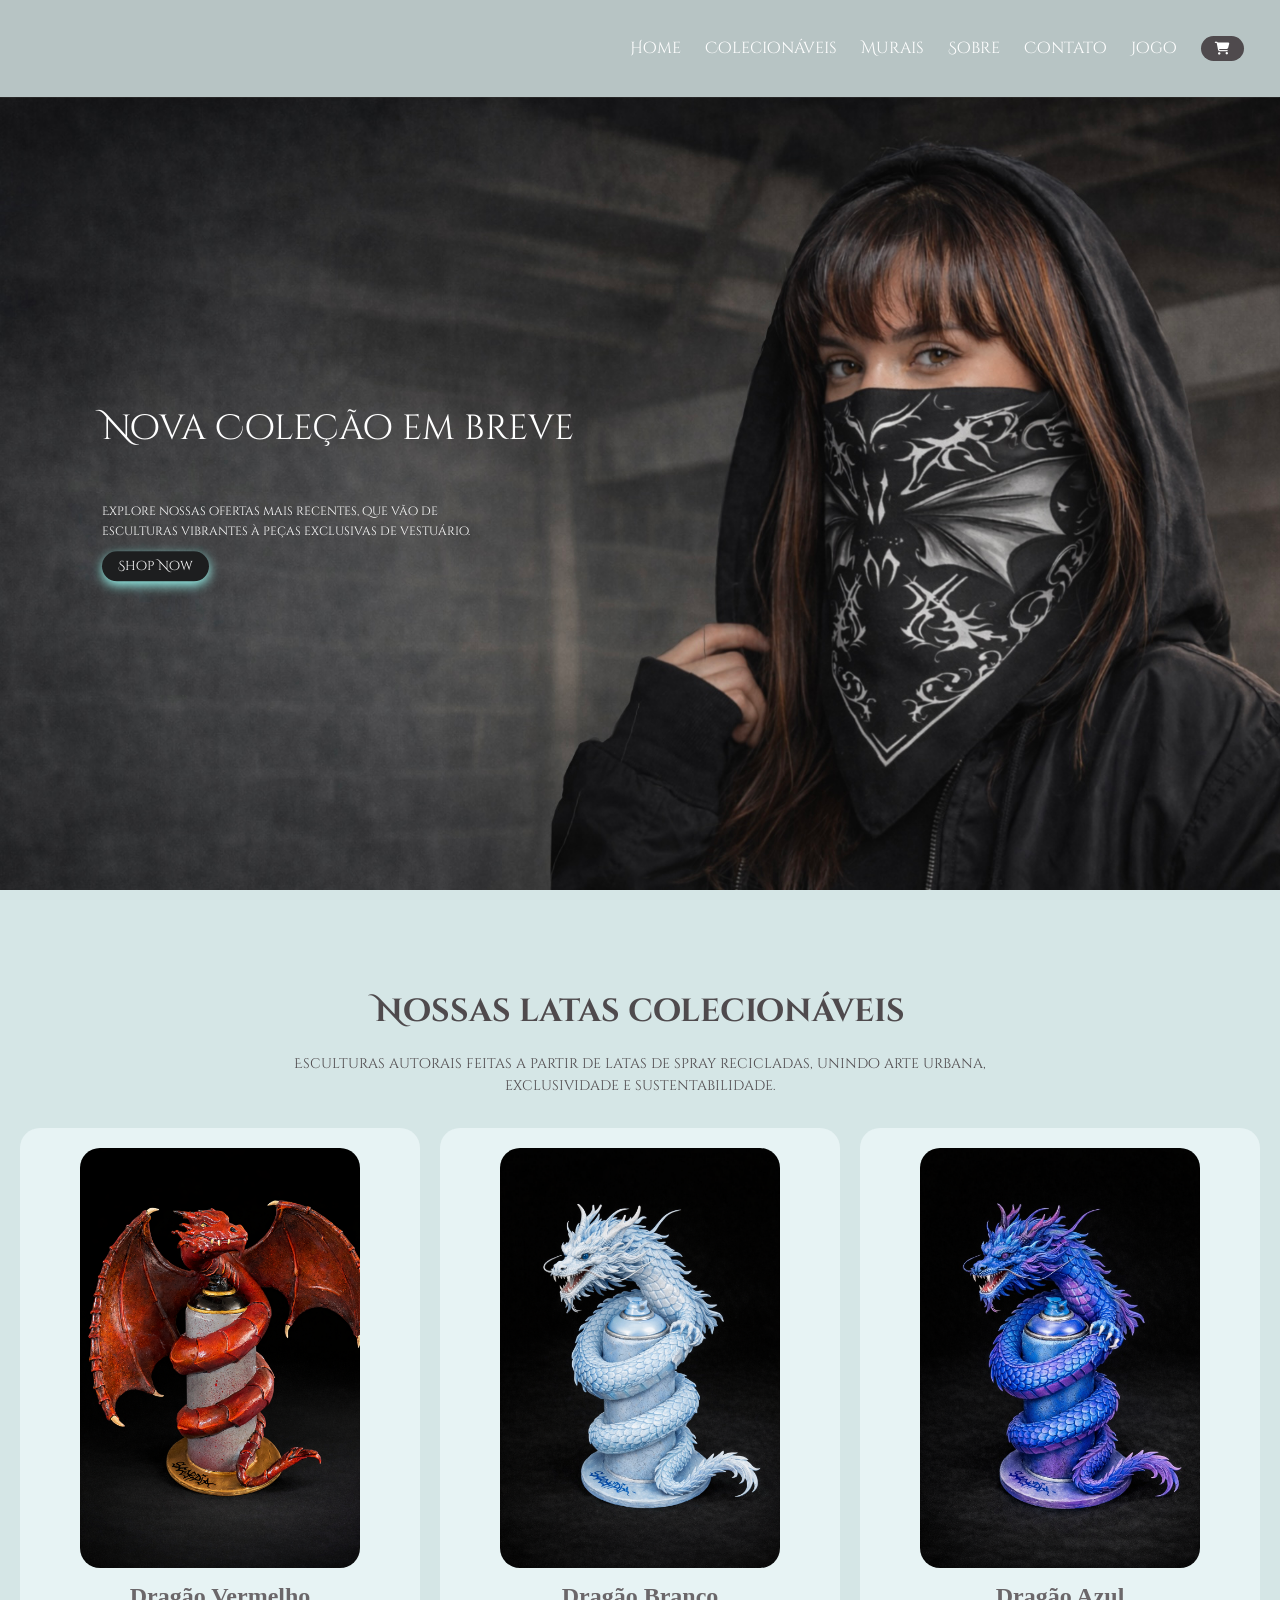
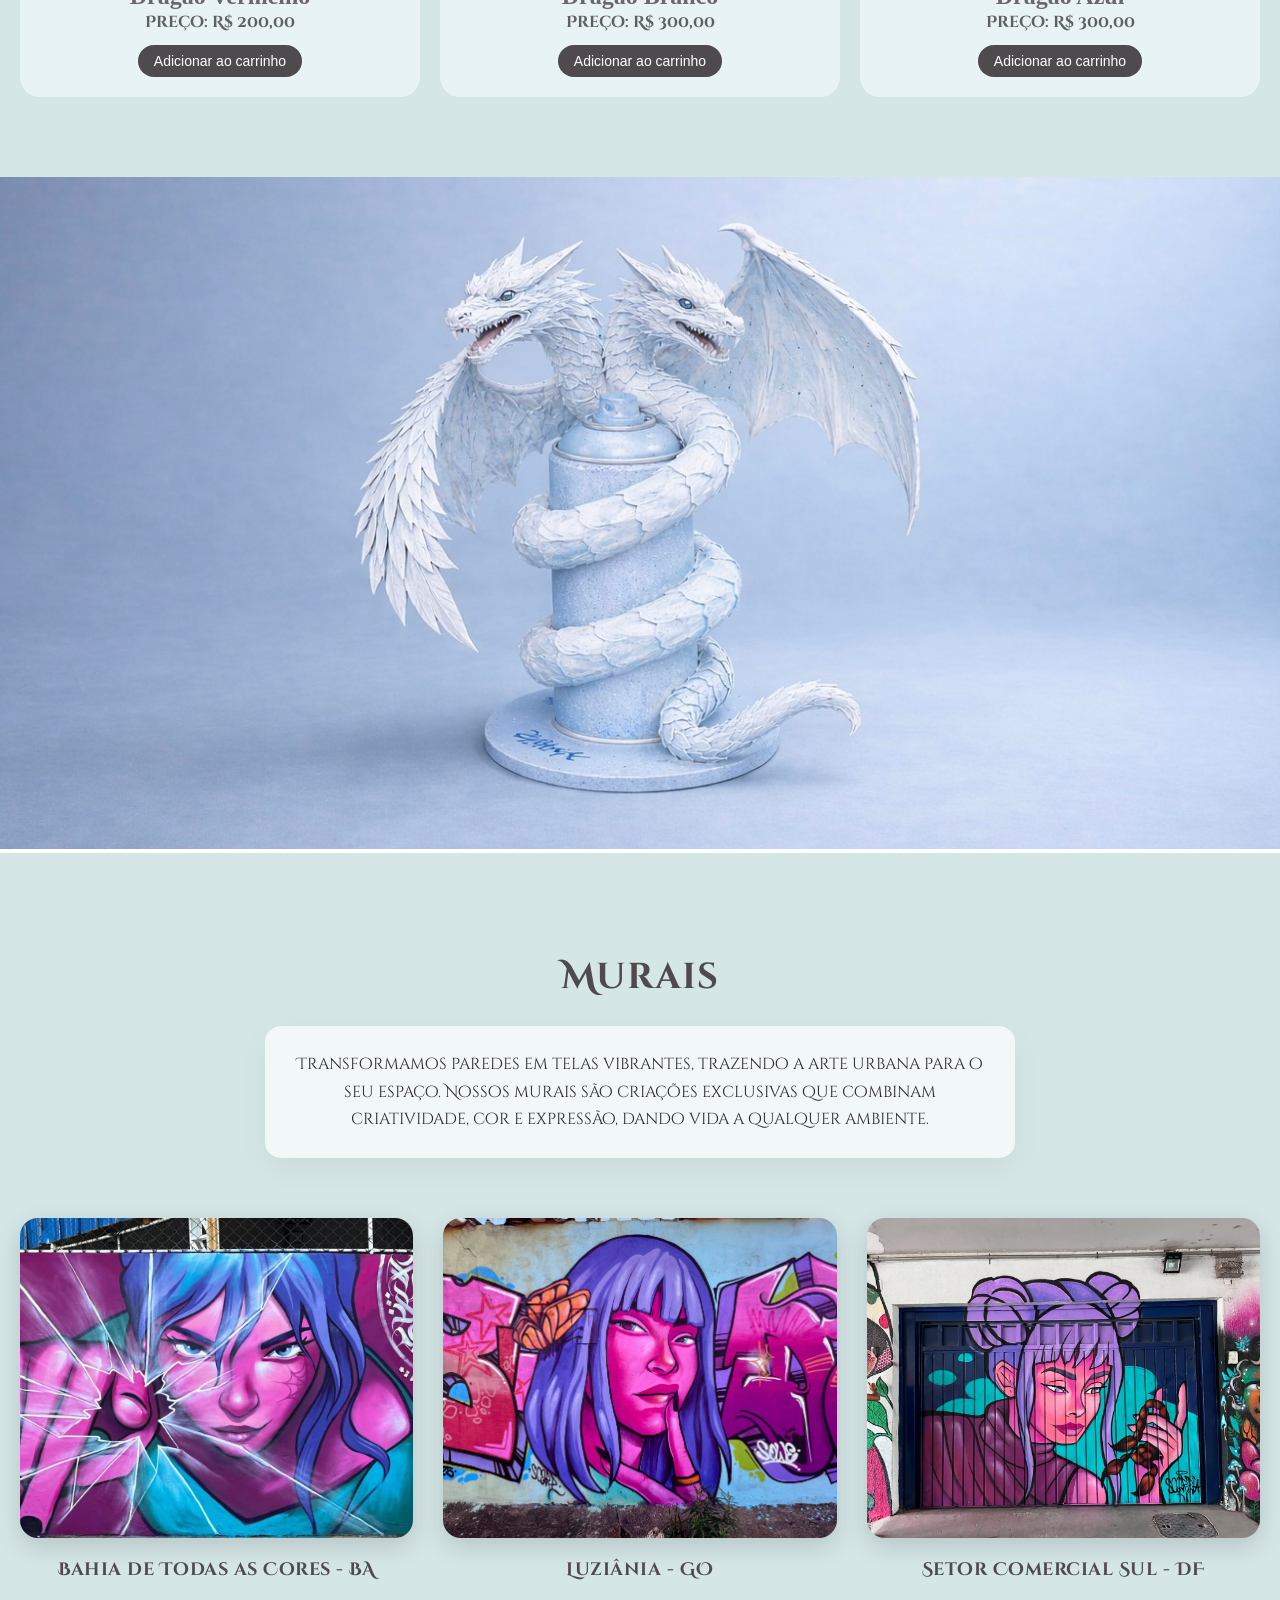
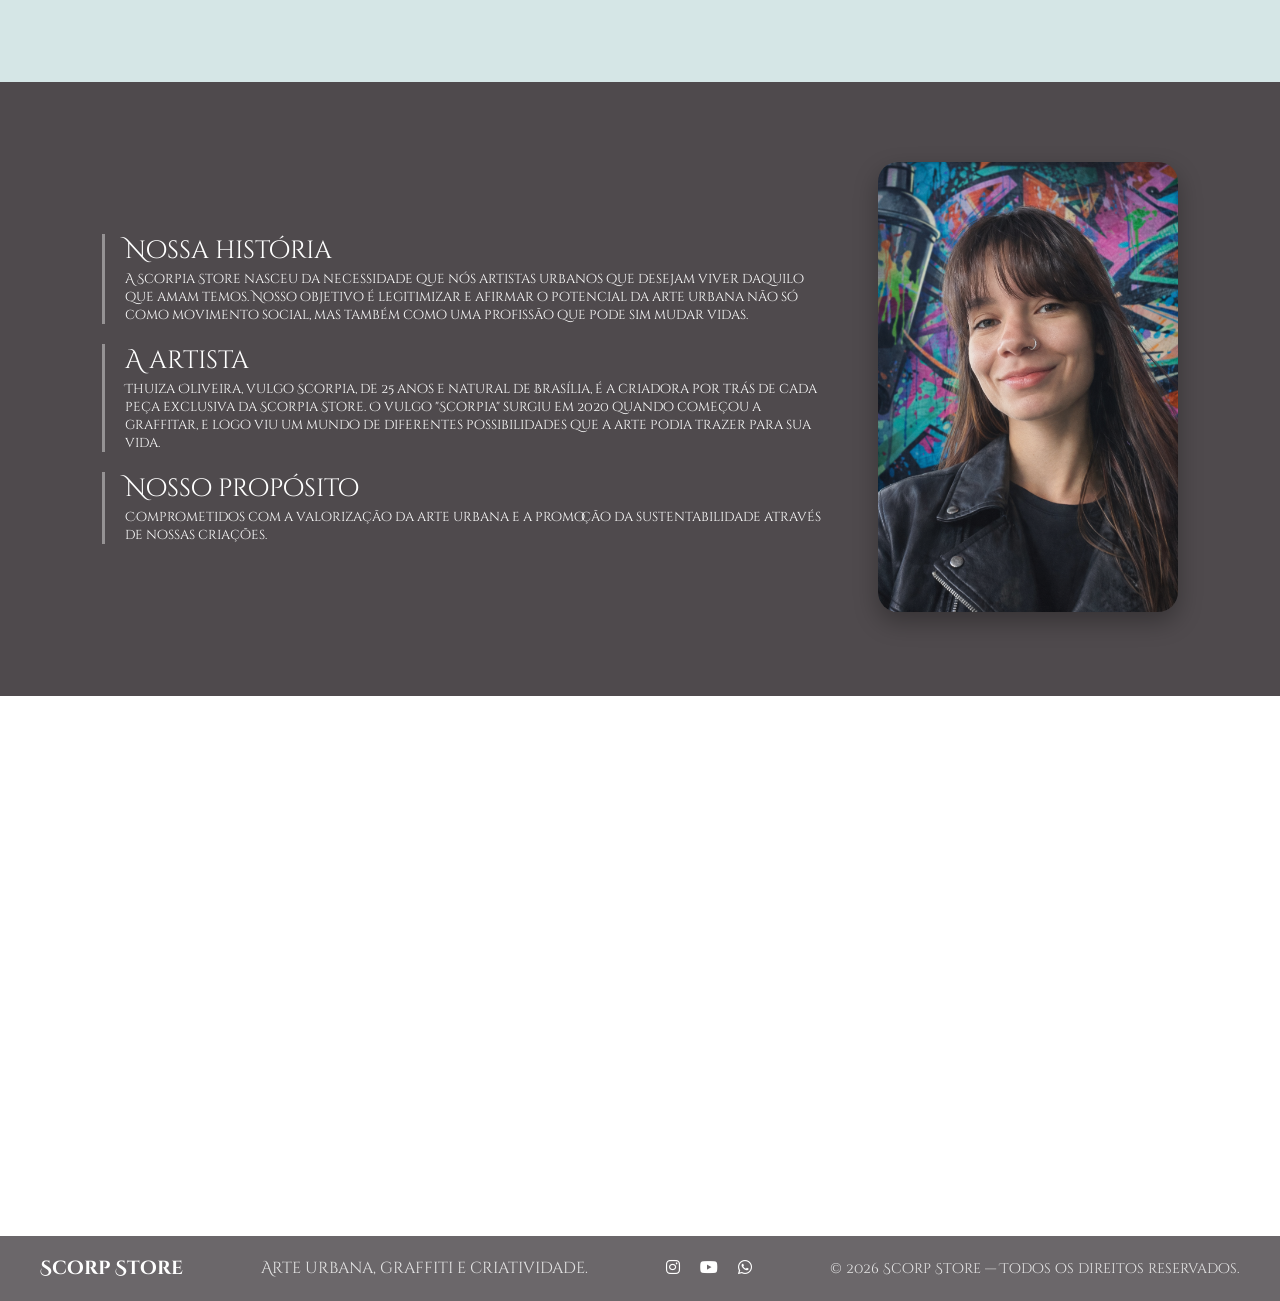
==== index.html @ 310e027d "Add files via upload" ====
<!DOCTYPE html>
<html lang="pt-BR">
<head>
    <meta charset="UTF-8">
    <title>Scorpia Store</title>
    <link rel="stylesheet" href="style.css">
    
    <meta name="viewport" content="width=device-width, initial-scale=1.0"><link rel="stylesheet" href="https://cdnjs.cloudflare.com/ajax/libs/font-awesome/6.5.0/css/all.min.css">
</head>
<body>
    
    <header>
        <section class="Sessao_menu">
            
            <nav class="Menu">
                <button class="menu-toggle" id="mobile-menu">
                ☰
                </button>
                <div id="nav-list" class="nav-list">
                    <a href="#Home">Home</a>
                    <a href="#Colecionaveis">Colecionáveis</a>
                    <a href="#Murais">Murais</a>
                    <a href="#Sobre">Sobre</a>
                    <a href="#Contato">Contato</a>
                    <a href="jogo.html">Jogo</a>
                    <a href="carrinho.html">
                        <button class="botao-carrinho">
                        <i class="fa-solid fa-cart-shopping"></i>
                        <span class="contador-carrinho" style="display:none">0</span>
</button>
                    </a>
                </div>
            </nav>
        </section>
    </header>
    <main>
        <section id="Home" class="sessao1 animar">
            <nav>
                 <img src="Back1.PNG" alt="Background">
            
                <div class="conteudo">
                      <h1>Nova Coleção em breve</h1>
                      <p>Explore nossas ofertas mais recentes, que vão de esculturas vibrantes à peças exclusivas de vestuário.</P>
                      <a href="#Colecionaveis" class="btn">Shop Now</a>
                </div> 
            </nav>            
        </section>

        <section id="Colecionaveis" class="sessao2 animar">
            <h1>Nossas latas colecionáveis</h1>
            <p>Esculturas autorais feitas a partir de latas de spray recicladas, unindo arte urbana, exclusividade e sustentabilidade.</p>
            <div class="produtos">
                <div class="conteudo1">              
                        <img src="Original.png" alt="Foto0">
                        <h2>Dragão Vermelho</h2>
                        <p>Preço: R$ 200,00</p>
                        <button class="botao-compra" onclick="adicionarCarrinho('Dragão Vermelho',200,'Original.png')">
                        Adicionar ao carrinho
                        </button>
                        
                </div>

                <div class="conteudo1">        
                        <img src="Mock1.PNG" alt="Foto1">
                        <h2>Dragão Branco</h2>
                        <p>Preço: R$ 300,00</p>
                        <button class="botao-compra" onclick="adicionarCarrinho('Dragão Branco',300,'Mock1.PNG')">
                        Adicionar ao carrinho
                        </button>
                </div> 
                <div class="conteudo1"> 
                        <img src="Mock2.PNG" alt="Foto2">
                        <h2>Dragão Azul</h2>
                        <p>Preço: R$ 300,00</p>
                        <button class="botao-compra" onclick="adicionarCarrinho('Dragão Azul',300,'Mock2.PNG')">
                        Adicionar ao carrinho
                        </button>   
                </div>
            </div>
        </section>

        <section class="sessao3">
            <img src="Mock5.png" alt="Foto4">
        </section>

        <section id="Murais" class="sessaoplus">
            <div>
                <h1>Murais</h1>
                <p>Transformamos paredes em telas vibrantes, trazendo a arte urbana para o seu espaço. Nossos murais são criações exclusivas que combinam criatividade, cor e expressão, dando vida a qualquer ambiente.</p>
            </div>
            <div class="imagens">
            <div >
                <img src="Mural0.PNG" alt="Mural0">
                <h2>Bahia de Todas as Cores - BA</h2>
            </div>

            <div>
                <img src="Mural1.jpg" alt="Mural0">
                <h2>Luziânia - GO</h2>
            </div>

            <div>
                <img src="mural3.PNG" alt="Mural0">
                <h2>Setor Comercial Sul - DF</h2>
            </div>
            </div>
        </section>

        <section id="Sobre" class="sessao4 animar">
            <div class="Sobre">
                <div class="textos">
                <div class="conteudo2">
                    <h1>Nossa história</h1>
                    <p>A Scorpia Store nasceu da necessidade que nós artistas urbanos que desejam viver daquilo que amam temos. Nosso objetivo é legitimizar e afirmar o potencial da arte urbana não só como movimento social, mas também como uma profissão que pode sim mudar vidas.</p>
                </div>

                <div class="conteudo2">
                    <h1>A artista</h1>
                    <p>Thuiza Oliveira, vulgo Scorpia, de 25 anos e natural de Brasília, é a criadora por trás de cada peça exclusiva da Scorpia Store. O vulgo "Scorpia" surgiu em 2020 quando começou a graffitar, e logo viu um mundo de diferentes possibilidades que a arte podia trazer para sua vida.</p>
                    
                </div>

                <div class="conteudo2">
                    <h1>Nosso propósito</h1>
                    <p>Comprometidos com a valorização da arte urbana e a promoção da sustentabilidade através de nossas criações.</p>
                </div>
                </div>
                <div class="img_conteudo2">
                <img src="perfil.png" alt="Perfil">
                </div>
            </div>
        </section>

        <section id="Contato" class="sessao5 animar">
<div class="Contato">
        
        
        <div class="info_contato">
            <h1>Contato</h1>
            <p>Tem alguma dúvida ou quer saber mais sobre nossas peças? Entre em contato conosco.</p>

            <div class="item_contato">
                <p>Email: Scorpiastore.arte@gmail.com</p>
            </div>

            <div class="item_contato">
                <p>Instagram: @_scorpiastore</p>
            </div>

            <div class="item_contato">
                <p>WhatsApp: (61) 98298-9746</p>
            </div>
        </div>

        <div class="form_contato">
           <form>

                <label for="nome">Nome</label>
                <input type="text" id="nome" name="nome">

                <label for="email">Email</label>
                <input type="email" id="email" name="email">

                <button id="mensagem" class="btn">Clique aqui</button>

            </form>
        </div>
            
    </div>

        </section>

    </main>

    <footer class="footer">

        <div class="footer_conteudo">

            <h3>Scorp Store</h3>
            <p>Arte urbana, graffiti e criatividade.</p>
        
        <div class="footer_links">
            <a href="https://www.instagram.com/_scorpiarte/" target="_blank">
            <i class="fa-brands fa-instagram"></i>
            </a>


            <a href="https://www.youtube.com/@scorpiagraffiti" target="_blank">
            <i class="fa-brands fa-youtube"></i>
            </a>

            <a href="https://wa.me/5561982989746" target="_blank">
            <i class="fa-brands fa-whatsapp"></i>
            </a>
        </div>

        <p class="direitos">
            © 2026 Scorp Store — Todos os direitos reservados.
        </p>

        </div>
    </footer>
    
    <script src="script.js"></script>
    <script src="carrinho.js"></script>
</body>
</html>
---- style.css ----
@import url('https://fonts.googleapis.com/css2?family=Caesar+Dressing&family=Cinzel+Decorative:wght@400;700;900&family=New+Amsterdam&display=swap');

*{margin:0;padding:0;box-sizing:border-box;}

html{
scroll-behavior: smooth;
}
/* -------MENU DO SITE */
header{
    position: sticky;
    top: 0;
    z-index: 1000;
}

.Sessao_menu{
    display:flex;
    justify-content:space-between;
    align-items:center;
    flex-direction: row-reverse ;
    padding:20px;
    background-color:rgb(183, 196, 196);
    backdrop-filter: blur(8px);
    color: #6b676a;  

}

.Menu {
  display: flex;
  justify-content: space-between;
  align-items: center;
  padding: 1rem;
  color: white;
}
.Menu a{color: #ffffff; 
    text-decoration: none; 
    margin-left: 20px;
    font-family: 'Cinzel Decorative', cursive;
    transition: 0.3s;}

.Menu a:hover{
    color:#4f4a4d;
}

.menu-toggle {
  display: none; /* Esconde o botão no computador */
  font-size: 2rem;
  background: none;
  border: none;
  color: white;
  cursor: pointer;
  margin-left: auto;
}



/* -----------SESSÃO 1 */

.sessao1{position: 
    relative;
    width: 100%;}

.sessao1 img{
    width: 100%;
    display: block;}

.conteudo{
    position: absolute;
    top: 50%;
    left: 8%;
    transform: translateY(-50%);
    text-align: left;
    color: white;
    max-width: 400px;

    display: flex;
    flex-direction: column;
    gap: 10px;
    
    }

.conteudo h1{
    
    margin-bottom: 40px;
    font-family: 'Cinzel Decorative', cursive;
    font-weight: 400;
    font-size: clamp(18px, 4vw, 35px);

    white-space: nowrap;
}

.conteudo p{
    font-family: 'Cinzel Decorative', cursive;
    font-size: 12px;
    color: #ffffff;
    max-width: 700px;
    margin: 0 auto;
    line-height: 1.6;}

.btn{

    display: inline-block;
    align-self: flex-start;
    padding: 6px 16px;
    font-size: 13px;
    width: auto;

    background-color: rgb(29, 30, 31);
    color: #ffffff;

    border: none;
    border-radius: 25px;

    text-decoration: none;
    cursor: pointer;

    font-family: 'Cinzel Decorative', cursive;
    transition: all 0.3s ease;

    box-shadow: 0 4px 12px rgb(153, 250, 242);
}

.btn:hover{

    background-color: rgb(180, 219, 236);

    transform: translateY(-2px);

    box-shadow: 0 6px 18px rgba(0,0,0,0.25);
}

.btn:active{

    transform: translateY(0px);
    box-shadow: 0 3px 8px rgba(0,0,0,0.2);
}


/* -----------SESSÃO 2 */

.sessao2{
    
    padding: 80px 20px;
    background-color:rgb(213, 230, 230);
    text-align: center;
   
}


.sessao2 img{
    width: 300px;
    height: auto;
    object-fit: cover;
    border-radius: 20px;
}

.sessao2 h1{
    font-family: 'Cinzel Decorative', cursive;
    font-size: 32px;
    color: #4f4a4d;
    margin: 20px;
    
}
.sessao2 p{
    font-family: 'Cinzel Decorative', cursive;
    font-size: 14px;
    color: #4f4a4d;
    max-width: 700px;
    margin: 0 auto;
    line-height: 1.6;
}
.produtos{
    display: grid;
    grid-template-columns: repeat(auto-fit, minmax(250px,1fr));
    gap: 20px;
    margin-top: 30px;
    border-radius: 10px;
}

.conteudo1{
    
    text-align: center;
    color: #6b676a;
    background-color: rgba(238, 248, 250, 0.712);

    padding: 20px;   /* aumenta o espaço ao redor da imagem */

    border-radius: 20px; /* deixa o container mais redondo */

    transition: 0.3s;  
}
.conteudo1 img{
    display: block;
    width: 100%;
    height: auto;
    object-fit: cover;
    border-radius: 20px;
    max-width: 280px;
    margin: 0 auto 15px;
}
.conteudo1:hover {
    transform: translateY(-8px);
    box-shadow: 0 12px 25px rgba(0, 0, 0, 0.12);
}
.conteudo1 p {
    font-size: 16px;
    font-weight: bold;
    color: #5f6160;
}

.botao-compra{

    background-color:#4f4a4d;
    color:white;
    font-size:14px;
    padding:8px 16px;
    border:none;
    border-radius:20px;
    cursor:pointer;
    margin-top:10px;
    transition:0.3s;

}

.botao-compra:hover{
    background-color:#6b676a;
    transform:scale(1.05);
}


/*------------Sessao 3 */

.sessao3 img{
    width: 100%;
    height: auto;
    object-fit: cover;
}
/*------------Sessao 4 */
.conteudo2{
    border-left: 3px solid rgba(255,255,255,0.4);
    padding-left: 20px;
}

.textos{
    display: flex;
    flex-direction: column;
    gap: 20px;
}

.Sobre{
    background-color: #4f4a4d;
    color:#ffffff;
    padding: 80px 8%;

    display: flex;
    justify-content: space-between;
    align-items: center;
    gap: 40px;
}

.Sobre img{
    width: 300px;
    height: auto;
    border-radius: 20px;
    box-shadow:0 10px 25px rgba(0,0,0,0.3);

}

.Sobre h1{
    margin-bottom: 3px;
    font-family: 'Cinzel Decorative', cursive;
    font-weight: 400;
    font-size: clamp(16px, 4vw, 25px);
}

.Sobre p{
    font-family: 'Cinzel Decorative', cursive;
    font-size: 13px;
    color: #ffffff;
    max-width: 700px;
    margin: 0;
    
}
.sessao3 img{
    width: 100%;
    height: auto;
    object-fit: cover;
}
/*------------Sessao plus------------*/

.sessaoplus{
    background: rgb(213, 230, 230);
    padding: 100px 20px;
    text-align: center;
}

/* título da seção */

.sessaoplus h1{
    font-family: 'Cinzel Decorative', cursive;
    font-size: 36px;
    color: #4f4a4d;
    margin-bottom: 25px;
    letter-spacing: 1px;
}

/* texto da seção */

.sessaoplus p{
    max-width: 750px;
    margin: 0 auto;
    background: rgba(255,255,255,0.7);
    font-family: 'Cinzel Decorative', cursive;
    font-size: 16px;
    color: #2b2a2a;
    padding: 25px 30px;
    border-radius: 16px;
    line-height: 1.7;
    box-shadow: 0 10px 30px rgba(0,0,0,0.05);
}

/* grid das imagens */

.imagens{
    margin-top: 60px;
    display: grid;
    grid-template-columns: repeat(auto-fit, minmax(260px,1fr));
    gap: 30px;
}

/* card de cada imagem */

.imagens div{
    text-align: center;
}

/* imagens */

.imagens img{
    width: 100%;
    height: 320px;
    object-fit: cover;
    border-radius: 18px;
    transition: transform 0.4s ease, box-shadow 0.4s ease;
    box-shadow: 0 8px 25px rgba(0,0,0,0.15);
}

/* efeito hover */

.imagens img:hover{
    transform: translateY(-10px) scale(1.02);
    box-shadow: 0 18px 40px rgba(0,0,0,0.25);
}

/* título das imagens */

.imagens h2{
    font-family: 'Cinzel Decorative', cursive;
    font-size: 18px;
    color: #4f4a4d;
    margin-top: 15px;
    letter-spacing: 0.5px;
}

/*------------Sessao 5------------*/

.sessao5{
    background-color: rgb(213, 230, 230);
    padding: 80px 20px;
}

.Contato{
    padding: 80px 8%;
    display:flex;
    justify-content:space-between;
    gap:60px;
    align-items:flex-start;
}

.info_contato{
    max-width:400px;
}

.info_contato h1{
    font-family: 'Cinzel Decorative', cursive;
    font-size: 32px;
    color:#4f4a4d;
    margin-bottom:20px;
}

.info_contato p{
    font-family: 'Cinzel Decorative', cursive;
    font-size:14px;
    color:#6b676a;
    line-height:1.6;
}

.item_contato{
    margin-top:15px;
}

.form_contato form{
    display:flex;
    flex-direction:column;
    gap:15px;
    width:320px;
}

.form_contato input,
.form_contato textarea{
    padding:10px;
    border:none;
    border-radius:10px;
    font-family: 'Cinzel Decorative', cursive;
}

.form_contato textarea{
    min-height:120px;
    resize:none;

}

/* -----------FOOTER */

.footer{

    background-color: #6b676a;
    padding: 20px 20px;
    text-align: center;
}

.footer_conteudo{
    margin: auto;
    max-width: 1200px;   
    display: flex;
    flex-direction: row;
    align-items: center;
    flex-wrap: nowrap;
    justify-content: space-between;
}

.footer h3{

    font-family: 'Cinzel Decorative', cursive;
    color: white;
    margin: 0;
    
}

.footer p{

    color: #e5e5e5;
    margin: 0;
    font-family: Cinzel Decorative, cursive;
}

.footer_links{

    display: flex;
    justify-content: left;
    gap: 20px;
    margin: 0;
}

.footer_links a{

    color: white;
    text-decoration: none;
}

.footer_links a:hover{

    text-decoration: underline;
}

.direitos{

    font-size: 14px;
    color: #cccccc;
}

/* -----------JAVA */

.animar{
    opacity: 0;
    transform: translateY(40px);
    transition: all 0.8s ease;
}

.animar.apareceu{
    opacity: 1;
    transform: translateY(0);
}

.botao-carrinho{

display: inline-flex;
align-items: center;
gap: 8px;

padding: 6px 14px;

font-size: 13px;

background-color: #4f4a4d;

color: white;

border: none;

border-radius: 20px;

cursor: pointer;

font-family: 'Cinzel Decorative', cursive;

transition: 0.3s;

}

.botao-carrinho:hover{

background-color: #6b676a;

transform: translateY(-2px);

}



/* ===== CELULARES PEQUENOS ===== */

@media (max-width: 480px){

.sessaoplus{
    padding: 60px 15px;
}

.sessaoplus h1{
    font-size: 22px;
}

.sessaoplus p{
    font-size: 13px;
}

.imagens img{
    height: 220px;
}

}

/* ============================= */
/* RESPONSIVO MOBILE */
/* ============================= */

/* ============================= */
/* RESPONSIVO MOBILE */
/* ============================= */

@media (max-width: 768px) {

    /* --- MENU --- */
    .Sessao_menu {
        display: flex !important;
        flex-direction: row !important; /* Mantém em linha para o botão ir para a ponta */
        width: 100%;
        justify-content: flex-end; /* Botão para a direita */
        align-items: center;
        padding: 10px 20px;
        box-sizing: border-box;
        position: relative;
    }

    /* Esconde a div interna antiga para não conflitar com a nav-list */
    .Menu div:not(.nav-list) {
        display: none;
    }

    .menu-toggle {
        display: block !important;
        background: none;
        border: none;
        color: white;
        font-size: 2rem;
        cursor: pointer;
    }

    .nav-list {
        display: none; /* Escondido por padrão */
        flex-direction: column;
        position: absolute;
        top: 100%; /* Abre logo abaixo da barra */
        right: 0;
        width: 100%;
        background: rgba(68, 68, 68, 0.95);
        text-align: center; /* Centralizado fica melhor no mobile */
        padding: 20px 0;
        z-index: 1000;
    }

    .nav-list.active {
        display: flex !important;
    }

    .nav-list a {
        padding: 15px;
        border-top: 1px solid #555;
        width: 100%;
        display: block;
        box-sizing: border-box;
    }

    /* --- CONTEÚDO HERO (SESSÃO 1) --- */
    .conteudo {
        position: absolute !important; /* Mantém sobre a foto */
        left: 50% !important;
        top: 50% !important;
        transform: translate(-50%, -50%) !important; /* Centralização perfeita */
        
        width: 85% !important;
        max-width: none !important;
        text-align: center !important;
        
        background-color: rgba(0, 0, 0, 0.4); /* Fundo sutil para leitura */
        padding: 20px;
        border-radius: 10px;
        display: flex;
        flex-direction: column;
        align-items: center;
    }

    .conteudo h1 {
        white-space: normal !important; /* Permite quebra de linha */
        font-size: 15px !important;
        margin-bottom: 15px;
        line-height: 1.2;
    }

    .conteudo p {
        font-size: 12px !important;
        max-width: 100%;
        margin-bottom: 20px;
    }

    .btn {
        align-self: center !important; 
        padding: 10px 24px;
        font-size: 15px;
    }

    /* --- PRODUTOS & MURAIS --- */
    .produtos, .imagens {
        display: grid;
        grid-template-columns: 1fr; /* Um item por linha */
        gap: 30px;
        justify-items: center;
    }

    /* --- SOBRE --- */
    .Sobre {
        display: flex;
        flex-direction: column;
        text-align: center;
        align-items: center;
    }

    .img_conteudo2 img {
        width: 80%;
        margin-top: 30px;
        height: auto;
    }

    /* --- CONTATO --- */
    .Contato {
        display: flex;
        flex-direction: column;
        gap: 40px;
        padding: 20px;
    }

    /* --- IMAGENS GERAIS --- */
    .sessao3 img {
        width: 100%;
        height: auto;
    }
}
body, html {
    overflow-x: hidden;
    width: 100%;
    margin: 0;
    padding: 0;
}
/* ----- contador do carrinho ----- */
.contador-carrinho{
    background:#fff;
    color:#4f4a4d;
    border-radius:10px;
    padding:0 7px;
    font-size:12px;
    font-weight:bold;
}
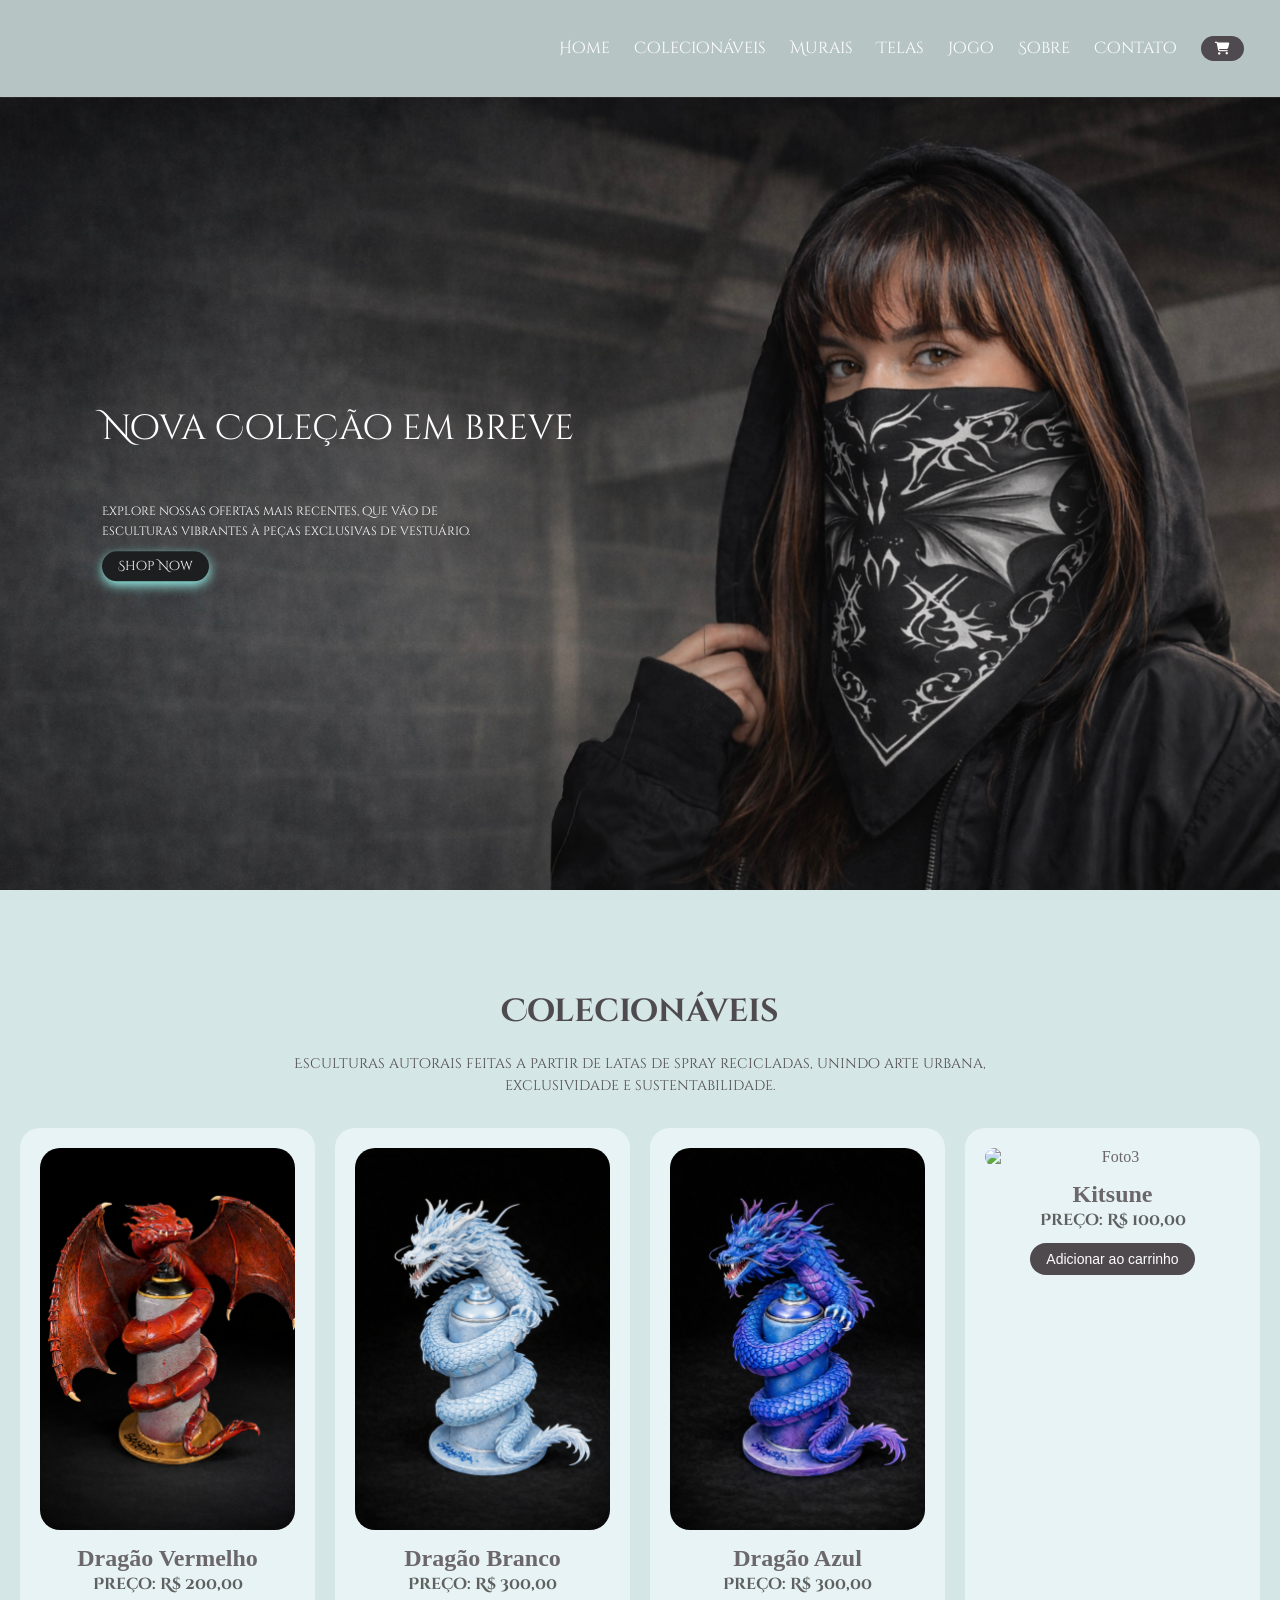
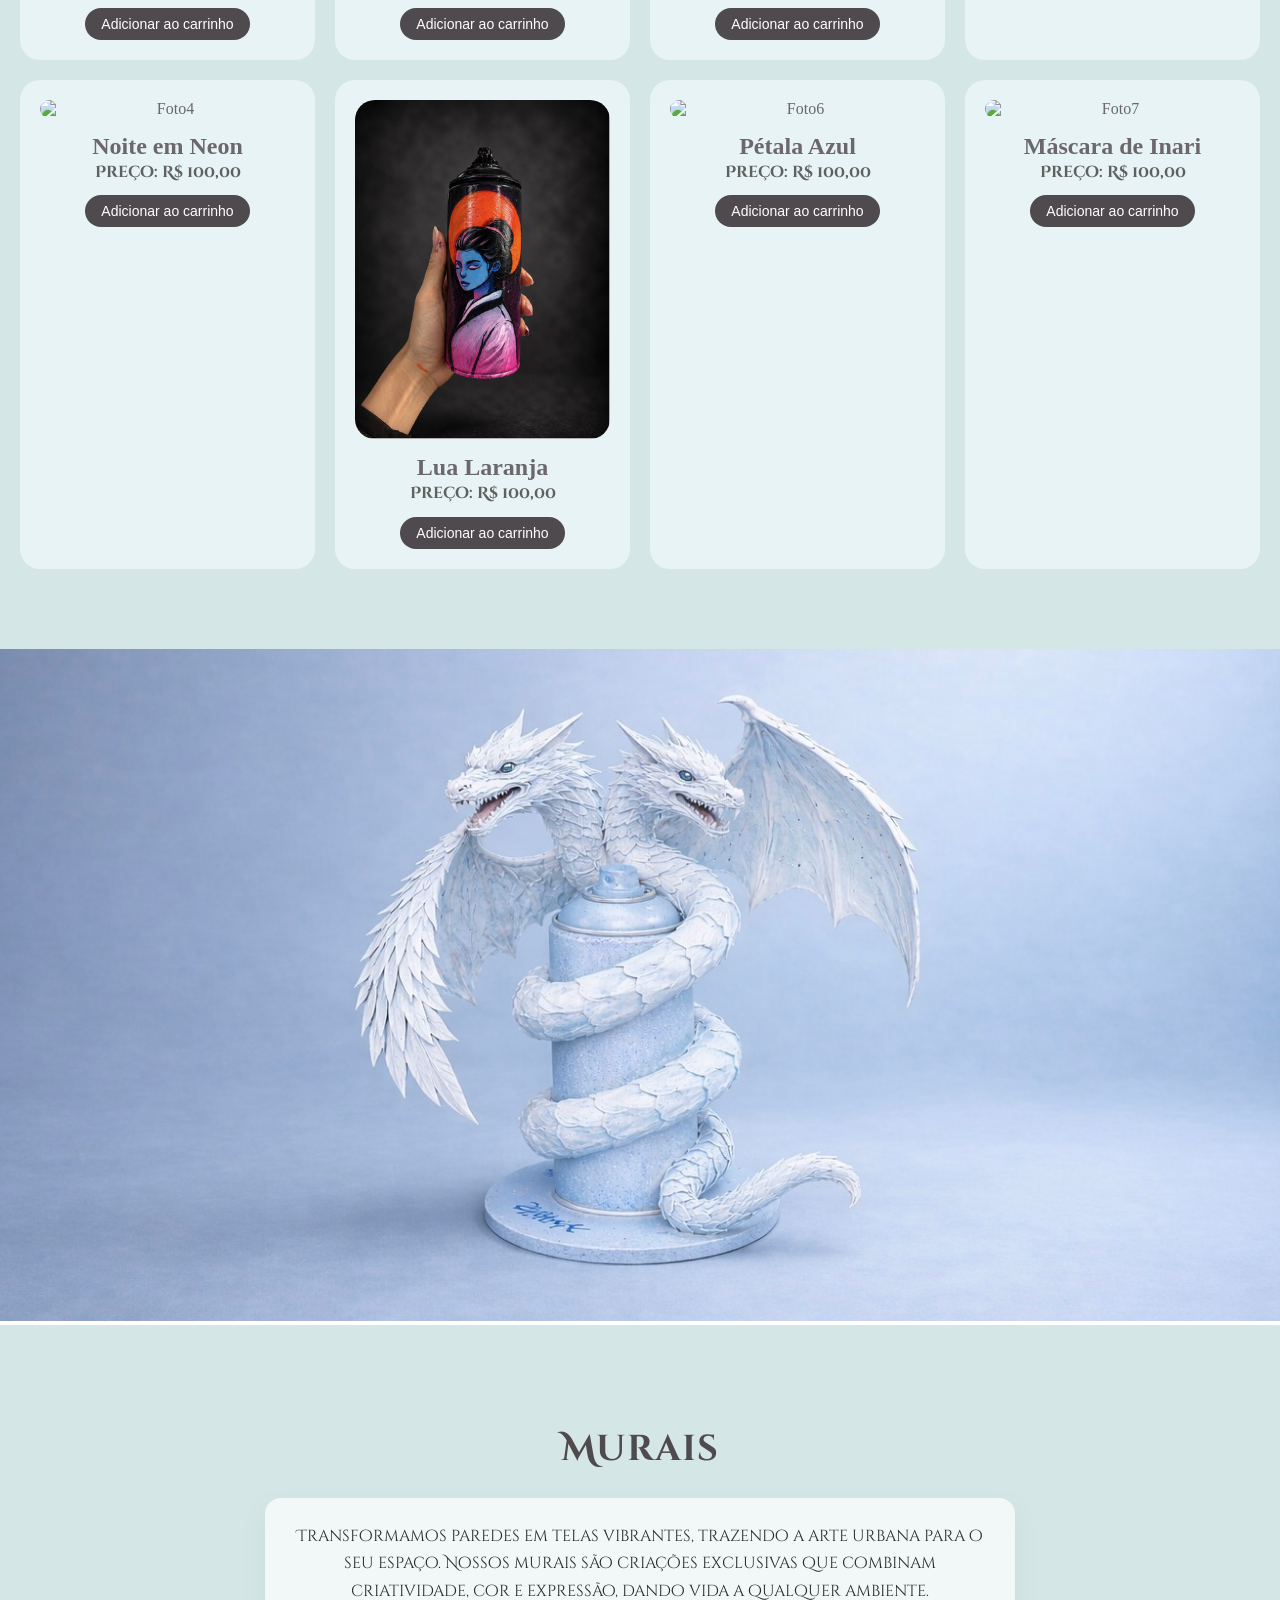
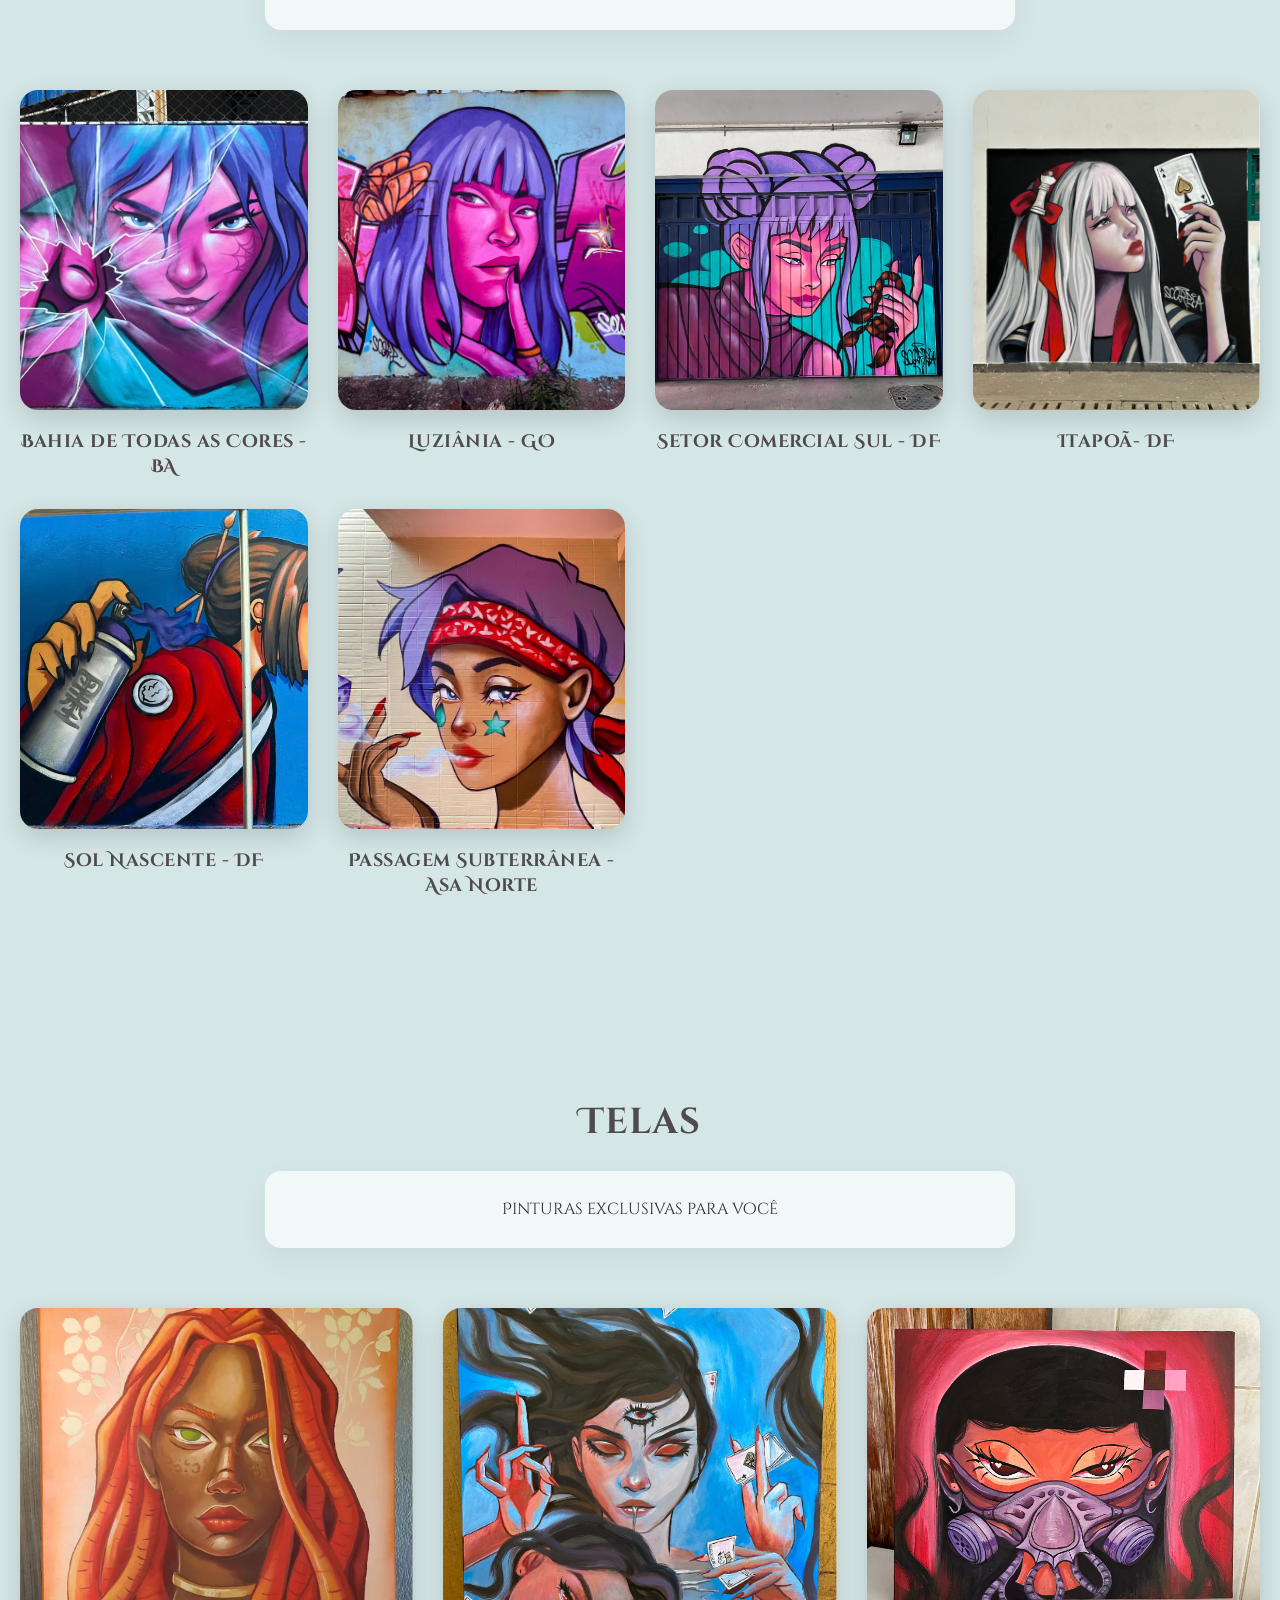
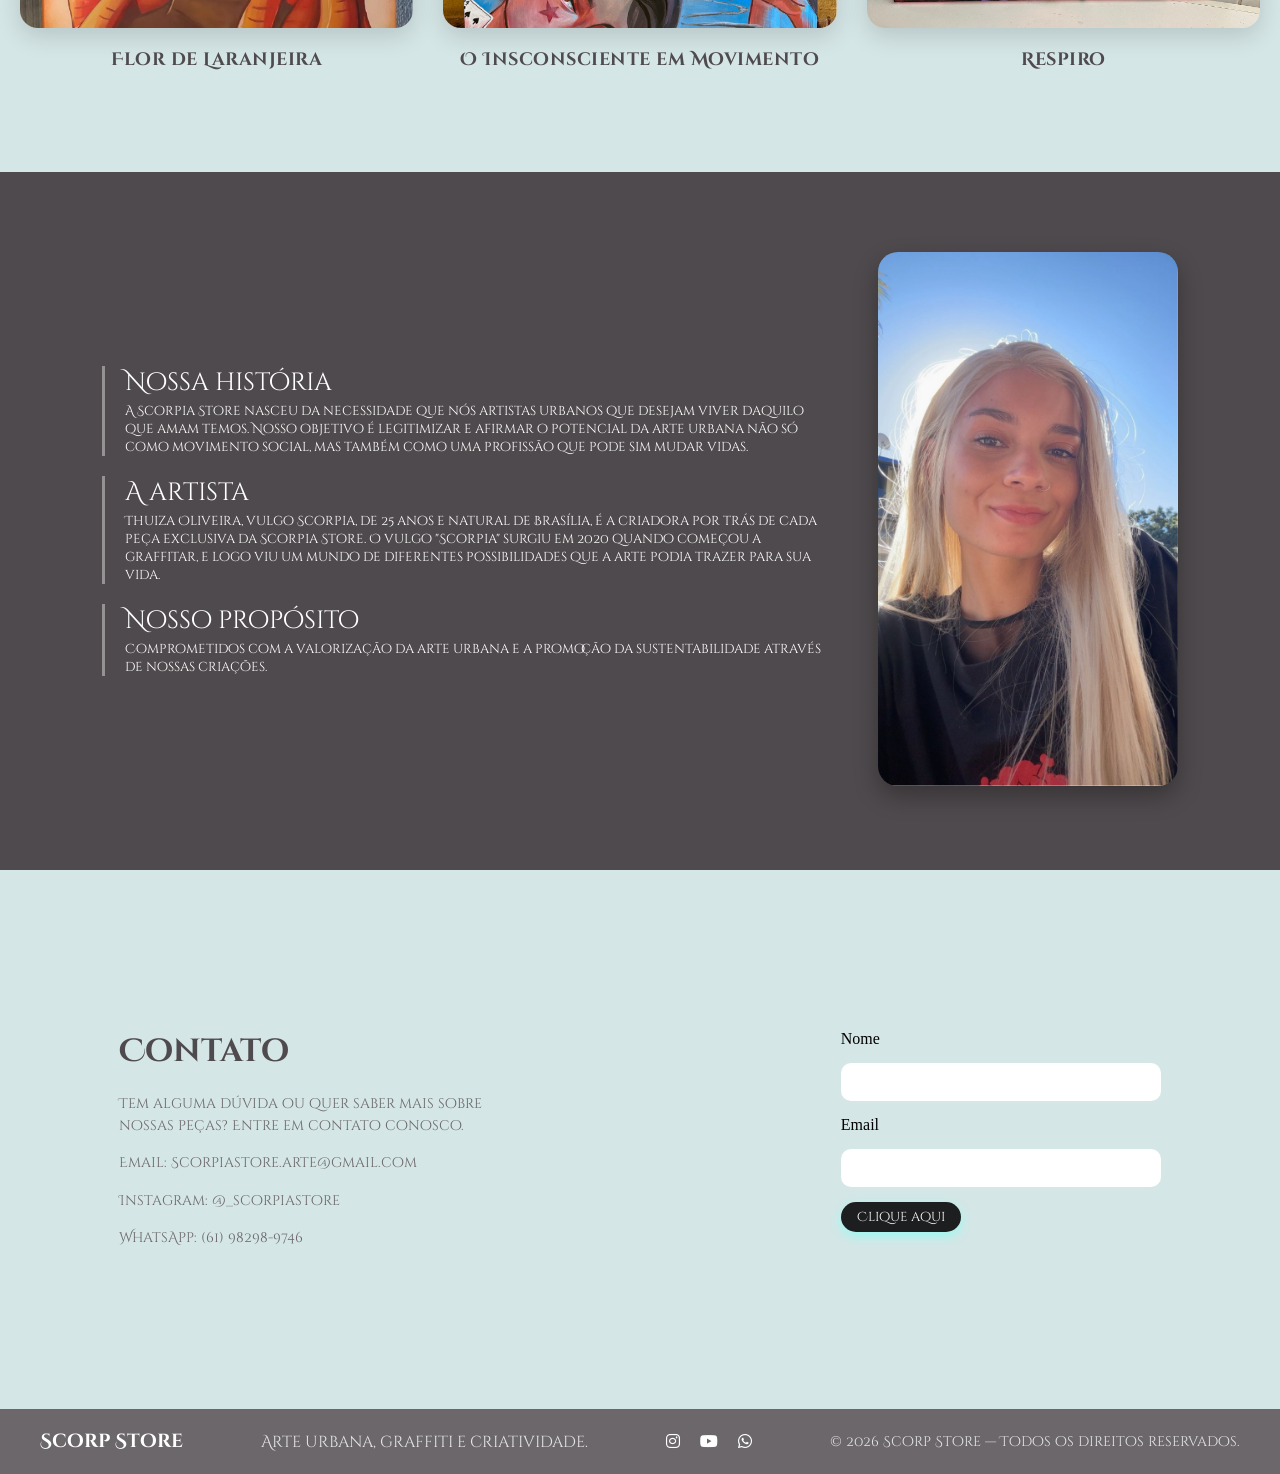
==== commit e1b0f972: "Add files via upload" ====
--- a/index.html
+++ b/index.html
@@ -20,9 +20,11 @@
                     <a href="#Home">Home</a>
                     <a href="#Colecionaveis">Colecionáveis</a>
                     <a href="#Murais">Murais</a>
+                    <a href="#Telas">Telas</a>
+                    <a href="jogo.html">Jogo</a>
+                
                     <a href="#Sobre">Sobre</a>
                     <a href="#Contato">Contato</a>
-                    <a href="jogo.html">Jogo</a>
                     <a href="carrinho.html">
                         <button class="botao-carrinho">
                         <i class="fa-solid fa-cart-shopping"></i>
@@ -47,7 +49,7 @@
         </section>
 
         <section id="Colecionaveis" class="sessao2 animar">
-            <h1>Nossas latas colecionáveis</h1>
+            <h1>Colecionáveis</h1>
             <p>Esculturas autorais feitas a partir de latas de spray recicladas, unindo arte urbana, exclusividade e sustentabilidade.</p>
             <div class="produtos">
                 <div class="conteudo1">              
@@ -76,6 +78,46 @@
                         Adicionar ao carrinho
                         </button>   
                 </div>
+                 <div class="conteudo1"> 
+                        <img src="Potfolio_Geral.PNG" alt="Foto3">
+                        <h2>Kitsune</h2>
+                        <p>Preço: R$ 100,00</p>
+                        <button class="botao-compra" onclick="adicionarCarrinho('Kitsune',100,'Potfolio_Geral.PNG')">
+                        Adicionar ao carrinho
+                        </button>   
+                </div>
+                 <div class="conteudo1"> 
+                        <img src="Potf.PNG" alt="Foto4">
+                        <h2>Noite em Neon</h2>
+                        <p>Preço: R$ 100,00</p>
+                        <button class="botao-compra" onclick="adicionarCarrinho('Noite em Neon',100,'Potf.PNG')">
+                        Adicionar ao carrinho
+                        </button>   
+                </div>
+                 <div class="conteudo1"> 
+                        <img src="PotfGeral.png" alt="Foto5">
+                        <h2>Lua Laranja</h2>
+                        <p>Preço: R$ 100,00</p>
+                        <button class="botao-compra" onclick="adicionarCarrinho('Lua Laranja',100,'PotfGeral.PNG')">
+                        Adicionar ao carrinho
+                        </button>   
+                </div>
+                 <div class="conteudo1"> 
+                        <img src="_Geral.PNG" alt="Foto6">
+                        <h2>Pétala Azul</h2>
+                        <p>Preço: R$ 100,00</p>
+                        <button class="botao-compra" onclick="adicionarCarrinho('Pétala Azul',100,'_Geral.PNG')">
+                        Adicionar ao carrinho
+                        </button>   
+                </div>
+                <div class="conteudo1"> 
+                        <img src="cccc.PNG" alt="Foto7">
+                        <h2>Máscara de Inari</h2>
+                        <p>Preço: R$ 100,00</p>
+                        <button class="botao-compra" onclick="adicionarCarrinho('Máscara de Inari',100,'cccc.PNG')">
+                        Adicionar ao carrinho
+                        </button>   
+                </div>
             </div>
         </section>
 
@@ -103,8 +145,44 @@
                 <img src="mural3.PNG" alt="Mural0">
                 <h2>Setor Comercial Sul - DF</h2>
             </div>
-            </div>
-        </section>
+            <div>
+                <img src="Mural.png" alt="Mural0">
+                <h2>Itapoã- DF</h2>
+            </div>
+            <div>
+                <img src="Mutal.PNG" alt="Mural0">
+                <h2>Sol Nascente - DF</h2>
+            </div>
+            <div>
+                <img src="MUral1.PNG" alt="Mural0">
+                <h2>Passagem Subterrânea - Asa Norte</h2>
+            </div>
+            </div>
+        </section>
+
+        <section id="Telas" class="sessao03">
+            <div>
+                <h1>Telas</h1>
+                <p>Pinturas exclusivas para você</p>
+            </div>
+            <div class="imagens">
+            <div >
+                <img src="Tela1.png" alt="Mural0">
+                <h2>Flor de Laranjeira</h2>
+            </div>
+
+            <div>
+                <img src="Tela2.png" alt="Mural0">
+                <h2>O Insconsciente em Movimento</h2>
+            </div>
+
+            <div>
+                <img src="tela3.jpg" alt="Mural0">
+                <h2>Respiro</h2>
+            </div>
+            </div>
+        </section>
+
 
         <section id="Sobre" class="sessao4 animar">
             <div class="Sobre">
@@ -126,7 +204,7 @@
                 </div>
                 </div>
                 <div class="img_conteudo2">
-                <img src="perfil.png" alt="Perfil">
+                <img src="sobre.png" alt="Perfil">
                 </div>
             </div>
         </section>
--- a/style.css
+++ b/style.css
@@ -348,7 +348,11 @@
 
 .imagens img:hover{
     transform: translateY(-10px) scale(1.02);
-    box-shadow: 0 18px 40px rgba(0,0,0,0.25);
+    box-shadow:
+        0 0 20px rgb(115, 255, 250),
+        0 0 45px rgba(147, 246, 255, 0.9),
+        0 0 70px rgb(179, 252, 255),
+        0 20px 50px rgba(255, 255, 255, 0.6);
 }
 
 /* título das imagens */
@@ -361,6 +365,79 @@
     letter-spacing: 0.5px;
 }
 
+.sessaoplus{
+    background: rgb(213, 230, 230);
+    padding: 100px 20px;
+    text-align: center;
+}
+/*------------Sessao telas------------*/
+
+
+.sessao03{
+    background: rgb(213, 230, 230);
+    padding: 100px 20px;
+    text-align: center;
+}
+
+.sessao03 h1{
+    font-family: 'Cinzel Decorative', cursive;
+    font-size: 36px;
+    color: #4f4a4d;
+    margin-bottom: 25px;
+    letter-spacing: 1px;
+}
+
+/* texto da seção */
+
+.sessao03 p{
+    max-width: 750px;
+    margin: 0 auto;
+    background: rgba(255,255,255,0.7);
+    font-family: 'Cinzel Decorative', cursive;
+    font-size: 16px;
+    color: #2b2a2a;
+    padding: 25px 30px;
+    border-radius: 16px;
+    line-height: 1.7;
+    box-shadow: 0 10px 30px rgba(0,0,0,0.05);
+}
+
+/* grid das imagens */
+
+.imagens{
+    margin-top: 60px;
+    display: grid;
+    grid-template-columns: repeat(auto-fit, minmax(260px,1fr));
+    gap: 30px;
+}
+
+/* card de cada imagem */
+
+.imagens div{
+    text-align: center;
+}
+
+/* imagens */
+
+.imagens img{
+    width: 100%;
+    height: 320px;
+    object-fit: cover;
+    border-radius: 18px;
+    transition: transform 0.4s ease, box-shadow 0.4s ease;
+    box-shadow: 0 8px 25px rgba(0,0,0,0.15);
+}
+
+
+/* título das imagens */
+
+.imagens h2{
+    font-family: 'Cinzel Decorative', cursive;
+    font-size: 18px;
+    color: #4f4a4d;
+    margin-top: 15px;
+    letter-spacing: 0.5px;
+}
 /*------------Sessao 5------------*/
 
 .sessao5{
